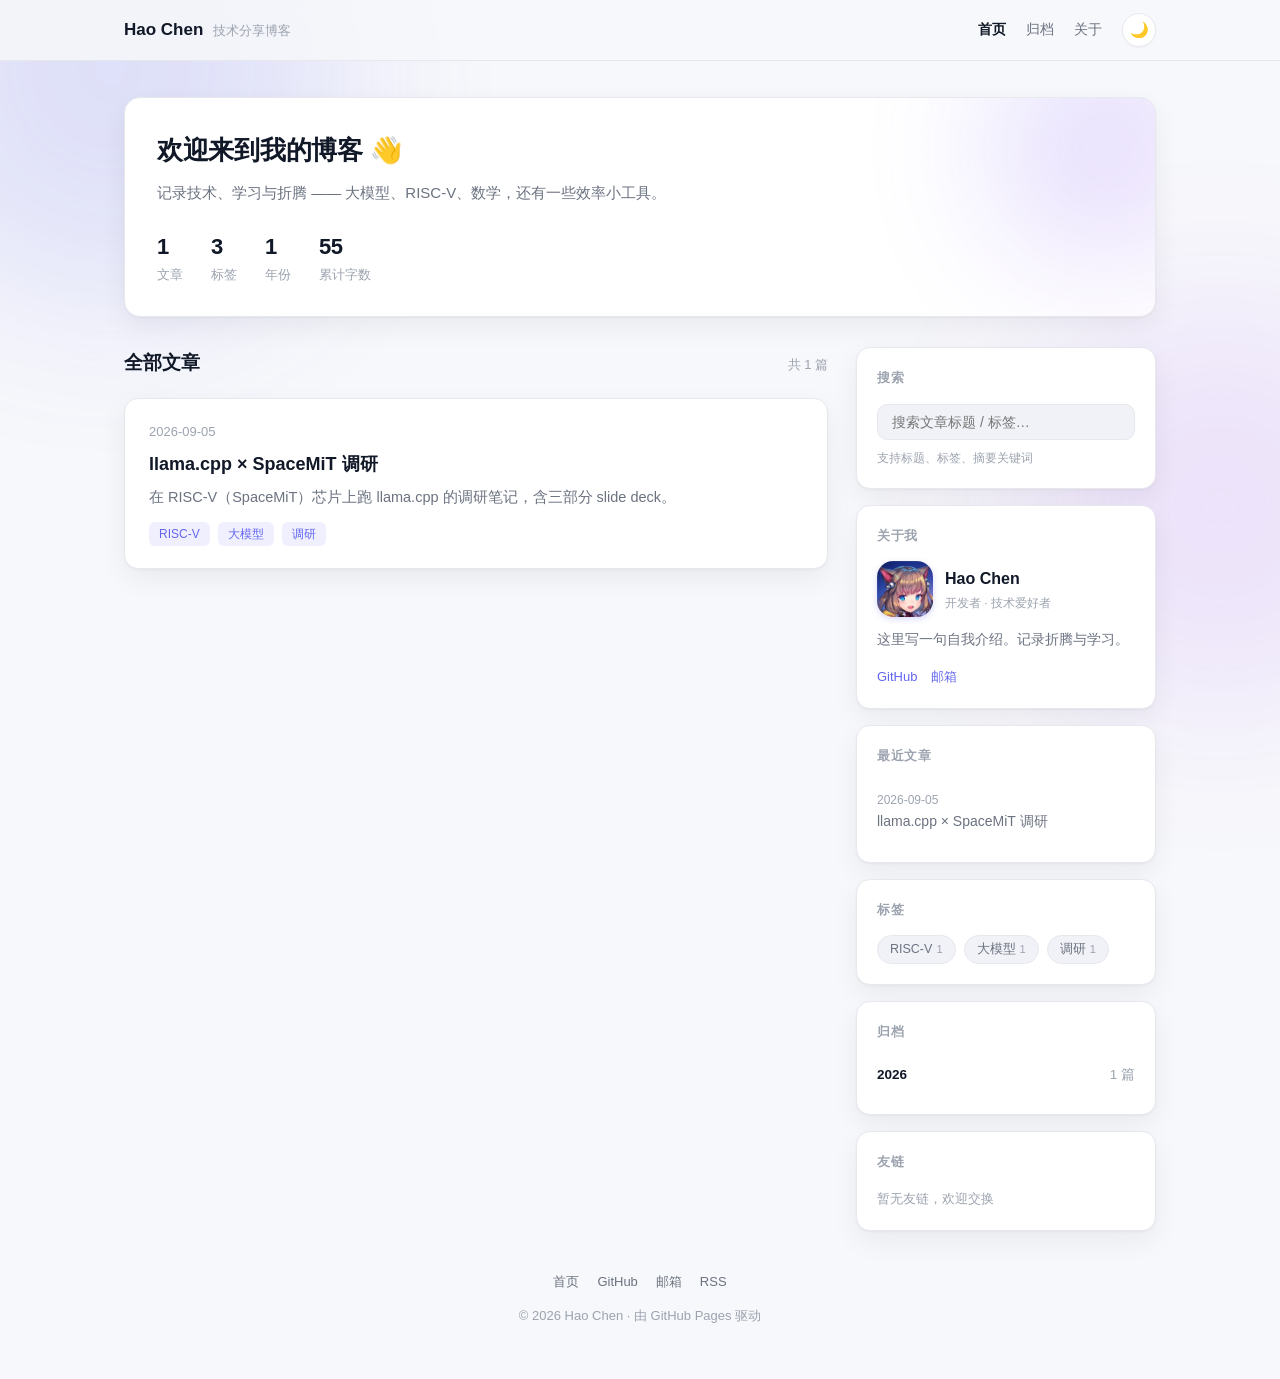
==== index.html @ 5901e107 "Initial commit: Hao Chen 技术分享博客 Co-Authored-By: Claude Code <noreply@anthropic.com>" ====
<!DOCTYPE html>
<html lang="zh-CN">
<head>
<meta charset="UTF-8">
<meta name="viewport" content="width=device-width, initial-scale=1.0">
<meta name="description" content="Hao Chen 的技术分享博客">
<link rel="icon" type="image/png" href="avatar.png">
<title>Hao Chen · 技术博客</title>
<style>
  :root {
    --bg: #f7f8fb;
    --surface: #ffffff;
    --surface-2: #f1f2f7;
    --text: #111827;
    --muted: #6b7280;
    --faint: #9ca3af;
    --border: #e7e8ee;
    --accent: #6366f1;
    --accent-2: #a855f7;
    --accent-3: #ec4899;
    --shadow-sm: 0 1px 2px rgba(17, 24, 39, .04);
    --shadow: 0 1px 3px rgba(17, 24, 39, .05), 0 10px 28px rgba(17, 24, 39, .06);
    --shadow-lg: 0 2px 6px rgba(99, 102, 241, .08), 0 18px 44px rgba(99, 102, 241, .14);
  }
  :root[data-theme="dark"] {
    --bg: #0a0b10;
    --surface: #13141b;
    --surface-2: #1a1c25;
    --text: #eceef4;
    --muted: #9aa1b2;
    --faint: #636b7c;
    --border: #23252f;
    --accent: #818cf8;
    --accent-2: #c084fc;
    --accent-3: #f472b6;
    --shadow-sm: 0 1px 2px rgba(0, 0, 0, .4);
    --shadow: 0 1px 3px rgba(0, 0, 0, .5), 0 10px 28px rgba(0, 0, 0, .4);
    --shadow-lg: 0 2px 6px rgba(129, 140, 248, .12), 0 18px 44px rgba(129, 140, 248, .2);
  }
  * { margin: 0; padding: 0; box-sizing: border-box; }
  html { scroll-behavior: smooth; }
  body {
    font-family: -apple-system, BlinkMacSystemFont, "Segoe UI", "PingFang SC", "Hiragino Sans GB", "Microsoft YaHei", sans-serif;
    background: var(--bg); color: var(--text); line-height: 1.7; -webkit-font-smoothing: antialiased;
  }
  a { color: inherit; text-decoration: none; }
  button { font-family: inherit; }

  /* 背景 */
  .bg { position: fixed; inset: 0; z-index: -1; pointer-events: none; }
  .bg .blob { position: absolute; border-radius: 50%; filter: blur(90px); }
  .bg .b1 { width: 460px; height: 460px; background: var(--accent); top: -160px; left: -120px; opacity: .16; }
  .bg .b2 { width: 400px; height: 400px; background: var(--accent-2); top: 34%; right: -140px; opacity: .13; }

  /* 顶栏 */
  .header {
    border-bottom: 1px solid var(--border);
    background: color-mix(in srgb, var(--bg) 82%, transparent);
    backdrop-filter: blur(8px); position: sticky; top: 0; z-index: 10;
  }
  .header-inner { max-width: 1080px; margin: 0 auto; padding: 0 24px; display: flex; align-items: center; justify-content: space-between; height: 60px; }
  .brand { display: flex; align-items: baseline; gap: 10px; }
  .brand .name { font-weight: 700; font-size: 17px; }
  .brand .sub { color: var(--faint); font-size: 13px; }
  .nav { display: flex; align-items: center; gap: 20px; }
  .nav a { color: var(--muted); font-size: 14px; transition: color .15s; }
  .nav a:hover { color: var(--text); }
  .nav a.active { color: var(--text); font-weight: 600; }
  .theme-btn { background: var(--surface); color: var(--text); border: 1px solid var(--border); border-radius: 999px; width: 34px; height: 34px; cursor: pointer; font-size: 15px; display: flex; align-items: center; justify-content: center; box-shadow: var(--shadow-sm); }

  /* 顶部横幅 */
  .hero { max-width: 1080px; margin: 0 auto; padding: 36px 24px 0; }
  .hero-card {
    background: var(--surface); border: 1px solid var(--border); border-radius: 16px;
    padding: 30px 32px; box-shadow: var(--shadow); position: relative; overflow: hidden;
  }
  .hero-card::after {
    content: ""; position: absolute; top: -60px; right: -60px; width: 220px; height: 220px;
    background: linear-gradient(135deg, var(--accent), var(--accent-2)); border-radius: 50%;
    filter: blur(70px); opacity: .22; pointer-events: none;
  }
  .hero-card h1 { font-size: 26px; letter-spacing: -.3px; }
  .hero-card .hero-sub { color: var(--muted); margin-top: 8px; font-size: 15px; }
  .stats { display: flex; gap: 28px; margin-top: 22px; flex-wrap: wrap; }
  .stats .st { display: flex; flex-direction: column; }
  .stats .st b { font-size: 22px; letter-spacing: -.5px; }
  .stats .st span { font-size: 12.5px; color: var(--faint); }

  /* 主体两栏 */
  .layout { max-width: 1080px; margin: 0 auto; padding: 30px 24px 0; display: grid; grid-template-columns: 1fr 300px; gap: 28px; align-items: start; }

  .main { min-width: 0; }
  .main-head { display: flex; align-items: baseline; justify-content: space-between; margin-bottom: 18px; }
  .main-head h2 { font-size: 19px; }
  .main-head .count { color: var(--faint); font-size: 13px; }

  .post { background: var(--surface); border: 1px solid var(--border); border-radius: 14px; padding: 22px 24px; margin-bottom: 16px; box-shadow: var(--shadow); display: block; transition: transform .16s ease, border-color .2s, box-shadow .2s; }
  .post:hover { transform: translateY(-2px); border-color: var(--accent); box-shadow: var(--shadow-lg); }
  .post .meta { display: flex; align-items: center; gap: 10px; font-size: 13px; color: var(--faint); margin-bottom: 6px; }
  .post h3 { font-size: 18px; margin-bottom: 6px; }
  .post h3:hover { color: var(--accent); }
  .post .summary { color: var(--muted); font-size: 14.5px; margin-bottom: 12px; }
  .post .tags { display: flex; flex-wrap: wrap; gap: 8px; }
  .post .tag { font-size: 12px; color: var(--accent); background: color-mix(in srgb, var(--accent) 10%, transparent); padding: 2px 10px; border-radius: 6px; }

  .empty { text-align: center; color: var(--faint); padding: 56px 20px; border: 1px dashed var(--border); border-radius: 14px; }
  .empty .big { font-size: 32px; margin-bottom: 10px; }

  /* 侧栏 */
  .sidebar { display: flex; flex-direction: column; gap: 16px; position: sticky; top: 78px; }
  .widget { background: var(--surface); border: 1px solid var(--border); border-radius: 14px; padding: 20px; box-shadow: var(--shadow); }
  .widget h3 { font-size: 12.5px; text-transform: uppercase; letter-spacing: .6px; color: var(--faint); margin-bottom: 14px; }

  /* 搜索 */
  .search input { width: 100%; padding: 9px 14px; border-radius: 10px; border: 1px solid var(--border); background: var(--surface-2); color: var(--text); font-size: 14px; outline: none; }
  .search input:focus { border-color: var(--accent); }
  .search .hint { font-size: 12px; color: var(--faint); margin-top: 8px; }

  /* 关于我 */
  .about-w .head { display: flex; align-items: center; gap: 12px; margin-bottom: 12px; }
  .about-w .avatar { width: 56px; height: 56px; border-radius: 16px; flex-shrink: 0; object-fit: cover; box-shadow: 0 2px 6px rgba(99, 102, 241, .25); }
  .about-w .who { font-weight: 600; }
  .about-w .who-sub { font-size: 12px; color: var(--faint); }
  .about-w p { color: var(--muted); font-size: 13.5px; }
  .about-w .links { display: flex; gap: 14px; margin-top: 14px; flex-wrap: wrap; }
  .about-w .links a { font-size: 13px; color: var(--accent); }

  /* 最近文章 */
  .recent-w a { display: block; padding: 8px 0; font-size: 14px; color: var(--muted); border-bottom: 1px dashed var(--border); }
  .recent-w a:last-child { border-bottom: none; }
  .recent-w a:hover { color: var(--accent); }
  .recent-w a .d { font-size: 12px; color: var(--faint); display: block; }
  .recent-w .none { color: var(--faint); font-size: 13px; }

  /* 标签云 */
  .tags-w .tagcloud { display: flex; flex-wrap: wrap; gap: 8px; }
  .tags-w .tag { font-size: 12.5px; color: var(--muted); border: 1px solid var(--border); border-radius: 999px; padding: 3px 12px; background: var(--surface-2); cursor: pointer; }
  .tags-w .tag:hover { color: var(--accent); border-color: var(--accent); }
  .tags-w .tag i { font-style: normal; color: var(--faint); margin-left: 4px; font-size: 11px; }
  .tags-w .none { color: var(--faint); font-size: 13px; }

  /* 归档 */
  .archive-w ul { list-style: none; }
  .archive-w li { display: flex; justify-content: space-between; font-size: 13.5px; padding: 7px 0; border-bottom: 1px dashed var(--border); color: var(--muted); }
  .archive-w li:last-child { border-bottom: none; }
  .archive-w .y { font-weight: 600; color: var(--text); }
  .archive-w .n { color: var(--faint); }
  .archive-w .none { color: var(--faint); font-size: 13px; }

  /* 友链 */
  .link-w a { display: flex; align-items: center; gap: 8px; font-size: 13.5px; color: var(--muted); padding: 5px 0; }
  .link-w a:hover { color: var(--accent); }
  .link-w .none { color: var(--faint); font-size: 13px; }

  footer { text-align: center; color: var(--faint); font-size: 13px; padding: 40px 24px 52px; }
  footer .f-links { margin-bottom: 12px; display: flex; justify-content: center; gap: 18px; flex-wrap: wrap; }
  footer a { color: var(--muted); }
  footer a:hover { color: var(--accent); }

  /* 返回顶部 */
  .top-btn {
    position: fixed; right: 22px; bottom: 22px; width: 42px; height: 42px; border-radius: 12px;
    background: var(--surface); border: 1px solid var(--border); color: var(--muted); cursor: pointer;
    box-shadow: var(--shadow); font-size: 18px; opacity: 0; pointer-events: none; transition: opacity .2s;
  }
  .top-btn.show { opacity: 1; pointer-events: auto; }

  @media (max-width: 860px) {
    .layout { grid-template-columns: 1fr; }
    .sidebar { position: static; }
    .stats { gap: 20px; }
  }
</style>
</head>
<body>

  <div class="bg"><div class="blob b1"></div><div class="blob b2"></div></div>

  <!-- ═════ 顶部导航 ═════ -->
  <header class="header">
    <div class="header-inner">
      <div class="brand"><span class="name">Hao Chen</span><span class="sub">技术分享博客</span></div>
      <div class="nav">
        <a href="index.html" class="active">首页</a>
        <a href="#archive">归档</a>
        <a href="#about">关于</a>
        <button class="theme-btn" id="themeBtn" title="切换主题">🌙</button>
      </div>
    </div>
  </header>

  <!-- ═════ 顶部横幅 + 数据看板 ═════ -->
  <section class="hero">
    <div class="hero-card">
      <h1>欢迎来到我的博客 👋</h1>
      <p class="hero-sub">记录技术、学习与折腾 —— 大模型、RISC-V、数学，还有一些效率小工具。</p>
      <div class="stats">
        <div class="st"><b id="stPosts">0</b><span>文章</span></div>
        <div class="st"><b id="stTags">0</b><span>标签</span></div>
        <div class="st"><b id="stYears">0</b><span>年份</span></div>
        <div class="st"><b id="stWords">0</b><span>累计字数</span></div>
      </div>
    </div>
  </section>

  <div class="layout">

    <!-- ═════ 主内容区 ═════ -->
    <main class="main">
      <div class="main-head">
        <h2>全部文章</h2>
        <span class="count" id="postCount"></span>
      </div>
      <div id="postList"></div>
    </main>

    <!-- ═════ 右侧栏 ═════ -->
    <aside class="sidebar">

      <div class="widget search">
        <h3>搜索</h3>
        <input type="text" id="searchInput" placeholder="搜索文章标题 / 标签…">
        <div class="hint">支持标题、标签、摘要关键词</div>
      </div>

      <div class="widget about-w" id="about">
        <h3>关于我</h3>
        <div class="head">
          <img class="avatar" src="avatar.png" alt="头像">
          <div><div class="who">Hao Chen</div><div class="who-sub">开发者 · 技术爱好者</div></div>
        </div>
        <p>这里写一句自我介绍。记录折腾与学习。</p>
        <div class="links">
          <a href="https://github.com/Hao-Chen2337" target="_blank" rel="noopener">GitHub</a>
          <a href="mailto:2113996104@qq.com">邮箱</a>
        </div>
      </div>

      <div class="widget recent-w">
        <h3>最近文章</h3>
        <div id="recentList"></div>
      </div>

      <div class="widget tags-w">
        <h3>标签</h3>
        <div class="tagcloud" id="tagCloud"></div>
      </div>

      <div class="widget archive-w" id="archive">
        <h3>归档</h3>
        <ul id="archiveList"></ul>
      </div>

      <div class="widget link-w">
        <h3>友链</h3>
        <div class="none">暂无友链，欢迎交换</div>
      </div>

    </aside>
  </div>

  <footer>
    <div class="f-links">
      <a href="index.html">首页</a>
      <a href="https://github.com/Hao-Chen2337" target="_blank" rel="noopener">GitHub</a>
      <a href="mailto:2113996104@qq.com">邮箱</a>
      <a href="#">RSS</a>
    </div>
    <div>© 2026 Hao Chen · 由 GitHub Pages 驱动</div>
  </footer>

  <button class="top-btn" id="topBtn" title="返回顶部">↑</button>

  <script src="posts.js"></script>
  <script>
    // POSTS 由 posts.js 提供（const POSTS = [...]）。若缺失则兜底为空数组。
    if (typeof POSTS === 'undefined') { window.POSTS = []; }

    function esc(s) { return String(s == null ? '' : s); }

    function allTags() {
      var t = {};
      POSTS.forEach(function (p) { (p.tags || []).forEach(function (x) { t[x] = (t[x] || 0) + 1; }); });
      return t;
    }

    function renderList(query) {
      var list = document.getElementById('postList');
      var count = document.getElementById('postCount');
      var q = (query || '').trim().toLowerCase();
      var filtered = POSTS.filter(function (p) {
        if (!q) return true;
        var hay = (esc(p.title) + ' ' + esc(p.summary) + ' ' + (p.tags || []).join(' ')).toLowerCase();
        return hay.indexOf(q) !== -1;
      });

      if (filtered.length === 0) {
        list.innerHTML = POSTS.length === 0
          ? '<div class="empty"><div class="big">📝</div>还没有文章，敬请期待</div>'
          : '<div class="empty"><div class="big">🔍</div>没有找到相关文章</div>';
        count.textContent = '';
        return;
      }
      count.textContent = '共 ' + filtered.length + ' 篇';
      list.innerHTML = filtered.map(function (p) {
        var tags = (p.tags || []).map(function (t) { return '<span class="tag">' + esc(t) + '</span>'; }).join('');
        return '<a class="post" href="' + esc(p.url) + '">'
          + '<div class="meta"><span>' + esc(p.date) + '</span></div>'
          + '<h3>' + esc(p.title) + '</h3>'
          + '<div class="summary">' + esc(p.summary) + '</div>'
          + '<div class="tags">' + tags + '</div>'
          + '</a>';
      }).join('');
    }

    function renderRecent() {
      var el = document.getElementById('recentList');
      if (POSTS.length === 0) { el.innerHTML = '<div class="none">暂无文章</div>'; return; }
      var recent = POSTS.slice().sort(function (a, b) { return (b.date || '') < (a.date || '') ? -1 : 1; }).slice(0, 5);
      el.innerHTML = recent.map(function (p) {
        return '<a href="' + esc(p.url) + '"><span class="d">' + esc(p.date) + '</span>' + esc(p.title) + '</a>';
      }).join('');
    }

    function renderTags() {
      var el = document.getElementById('tagCloud');
      var tags = allTags();
      var keys = Object.keys(tags);
      if (keys.length === 0) {
        el.innerHTML = '<div class="none">暂无标签</div>';
        return;
      }
      keys.sort(function (a, b) { return tags[b] - tags[a]; });
      el.innerHTML = keys.map(function (t) {
        return '<span class="tag" data-tag="' + esc(t) + '">' + esc(t) + '<i>' + tags[t] + '</i></span>';
      }).join('');
    }

    function renderArchive() {
      var el = document.getElementById('archiveList');
      if (POSTS.length === 0) { el.innerHTML = '<div class="none">暂无文章</div>'; return; }
      var byYear = {};
      POSTS.forEach(function (p) { var y = (esc(p.date).slice(0, 4)) || '其他'; byYear[y] = (byYear[y] || 0) + 1; });
      el.innerHTML = Object.keys(byYear).sort().reverse().map(function (y) {
        return '<li><span class="y">' + y + '</span><span class="n">' + byYear[y] + ' 篇</span></li>';
      }).join('');
    }

    function renderStats() {
      var tags = allTags();
      var years = {};
      var words = 0;
      POSTS.forEach(function (p) { years[esc(p.date).slice(0, 4) || '其他'] = 1; words += esc(p.summary).length; });
      document.getElementById('stPosts').textContent = POSTS.length;
      document.getElementById('stTags').textContent = Object.keys(tags).length;
      document.getElementById('stYears').textContent = Object.keys(years).length;
      document.getElementById('stWords').textContent = words;
    }

    // 初始化
    renderList('');
    renderRecent();
    renderTags();
    renderArchive();
    renderStats();

    // 搜索
    document.getElementById('searchInput').addEventListener('input', function (e) { renderList(e.target.value); });

    // 点击标签 = 搜索该标签
    document.getElementById('tagCloud').addEventListener('click', function (e) {
      var t = e.target.closest('.tag');
      if (t && t.getAttribute('data-tag')) {
        var v = t.getAttribute('data-tag');
        document.getElementById('searchInput').value = v;
        renderList(v);
        window.scrollTo({ top: 0, behavior: 'smooth' });
      }
    });

    // 返回顶部
    var topBtn = document.getElementById('topBtn');
    window.addEventListener('scroll', function () { topBtn.classList.toggle('show', window.scrollY > 400); });
    topBtn.addEventListener('click', function () { window.scrollTo({ top: 0, behavior: 'smooth' }); });

    // 主题切换
    (function () {
      var btn = document.getElementById('themeBtn');
      var root = document.documentElement;
      var saved = null; try { saved = localStorage.getItem('theme'); } catch (e) {}
      function apply(dark) { root.setAttribute('data-theme', dark ? 'dark' : 'light'); btn.textContent = dark ? '☀️' : '🌙'; }
      var dark = saved ? saved === 'dark' : window.matchMedia('(prefers-color-scheme: dark)').matches;
      apply(dark);
      btn.addEventListener('click', function () { dark = root.getAttribute('data-theme') !== 'dark'; apply(dark); try { localStorage.setItem('theme', dark ? 'dark' : 'light'); } catch (e) {} });
    })();
  </script>
</body>
</html>
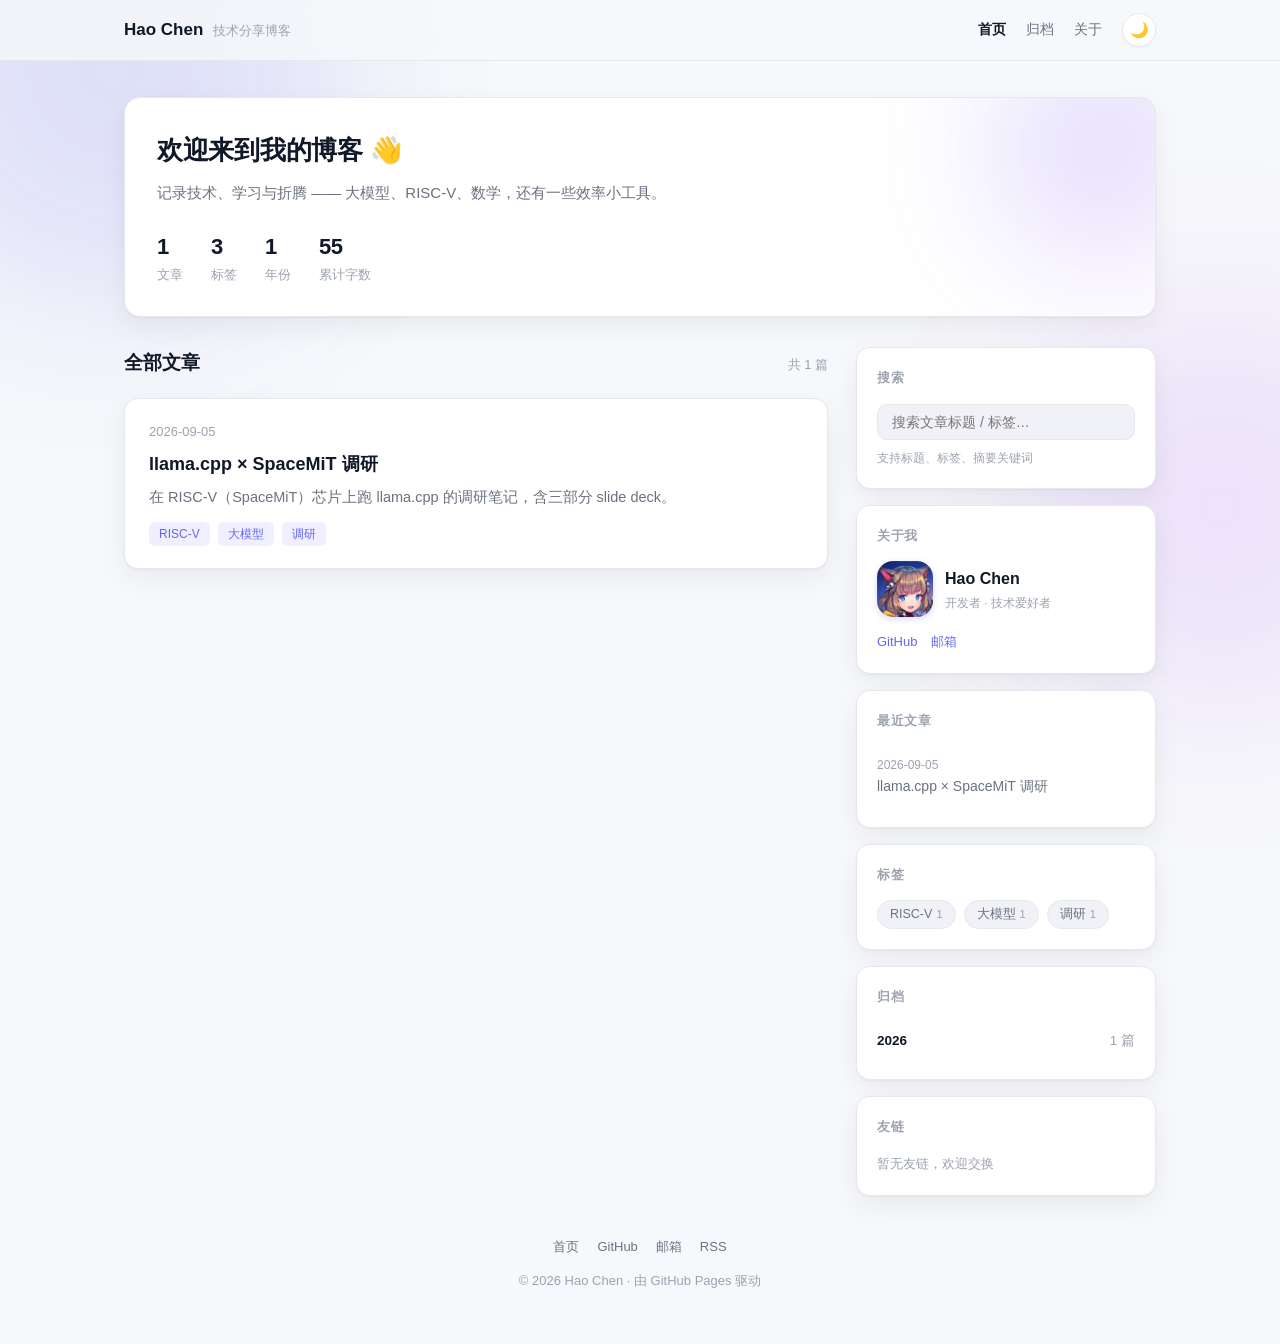
==== commit 17d90d4a: "Remove self-intro placeholder Co-Authored-By: Claude Code <noreply@anthropic.com>" ====
--- a/index.html
+++ b/index.html
@@ -229,7 +229,6 @@
           <img class="avatar" src="avatar.png" alt="头像">
           <div><div class="who">Hao Chen</div><div class="who-sub">开发者 · 技术爱好者</div></div>
         </div>
-        <p>这里写一句自我介绍。记录折腾与学习。</p>
         <div class="links">
           <a href="https://github.com/Hao-Chen2337" target="_blank" rel="noopener">GitHub</a>
           <a href="mailto:2113996104@qq.com">邮箱</a>
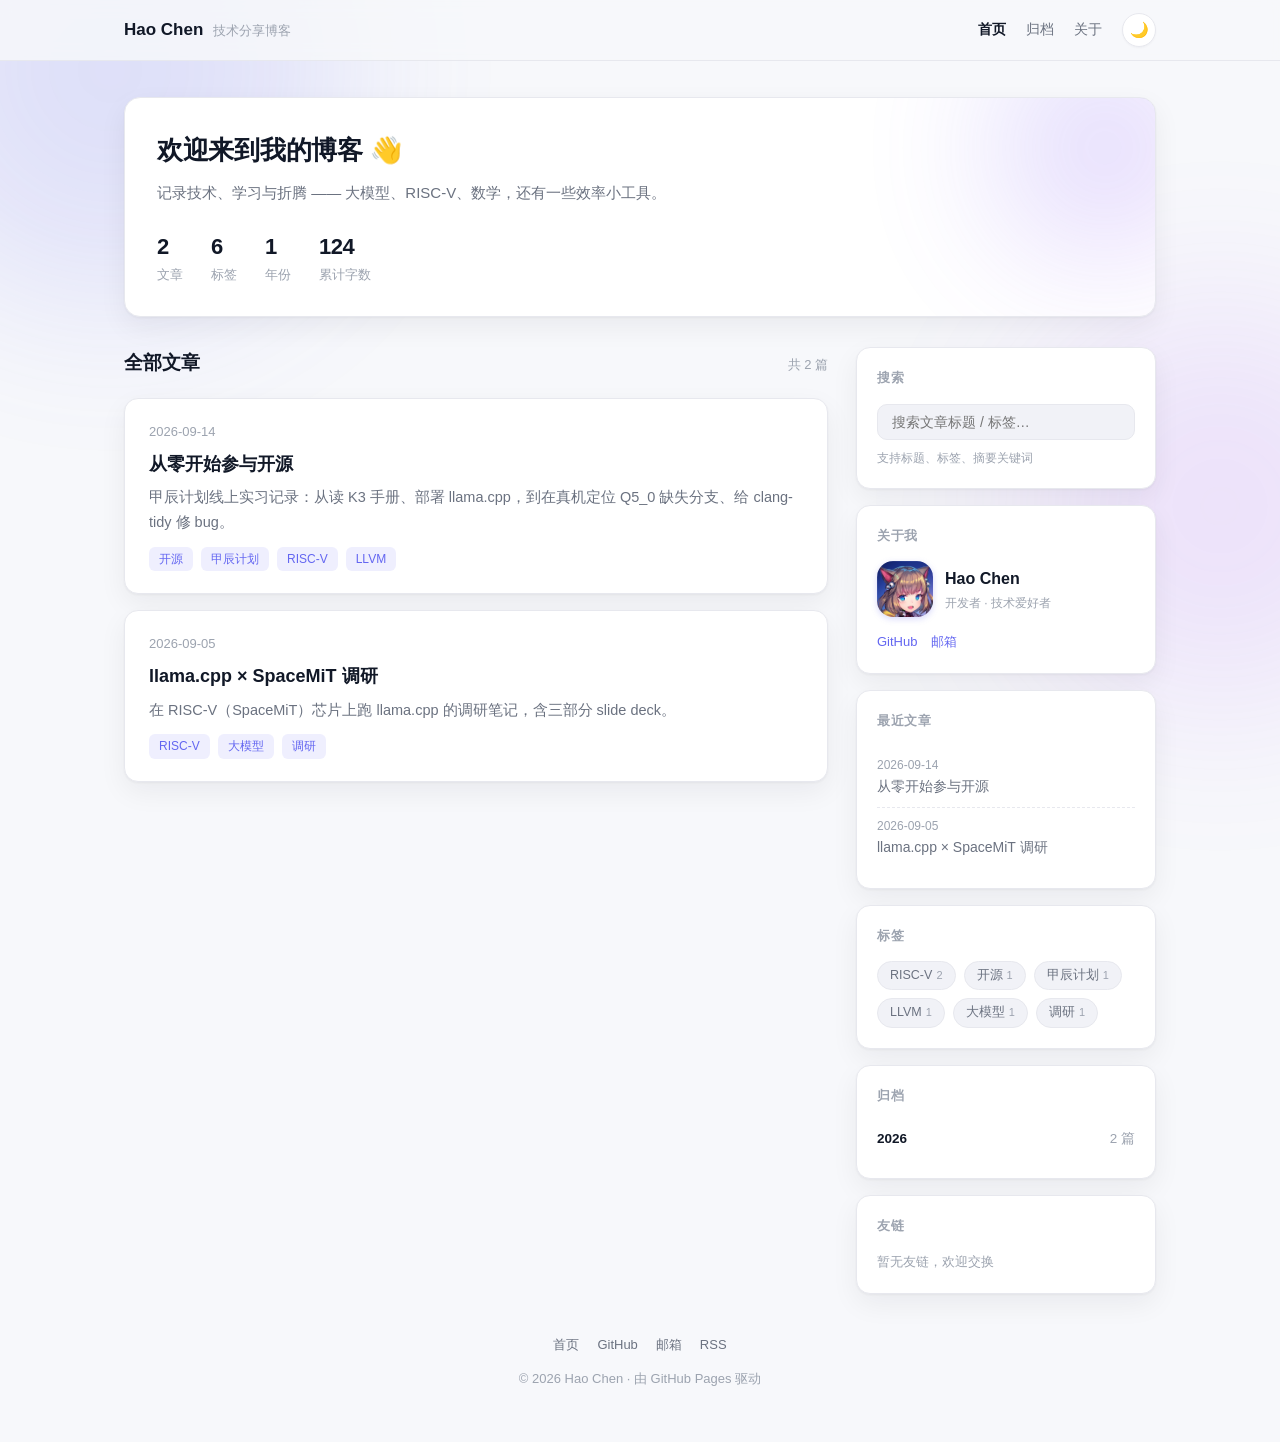
==== commit 6c6211ec: "给 posts.js 加版本号缓存戳，发新文章后首页即时更新" ====
--- a/index.html
+++ b/index.html
@@ -270,7 +270,8 @@
 
   <button class="top-btn" id="topBtn" title="返回顶部">↑</button>
 
-  <script src="posts.js"></script>
+  <!-- 发新文章时，把下面 ?v= 改成当天日期（如 20260914），即可跳过 CDN/浏览器缓存，首页立即更新 -->
+  <script src="posts.js?v=20260914"></script>
   <script>
     // POSTS 由 posts.js 提供（const POSTS = [...]）。若缺失则兜底为空数组。
     if (typeof POSTS === 'undefined') { window.POSTS = []; }
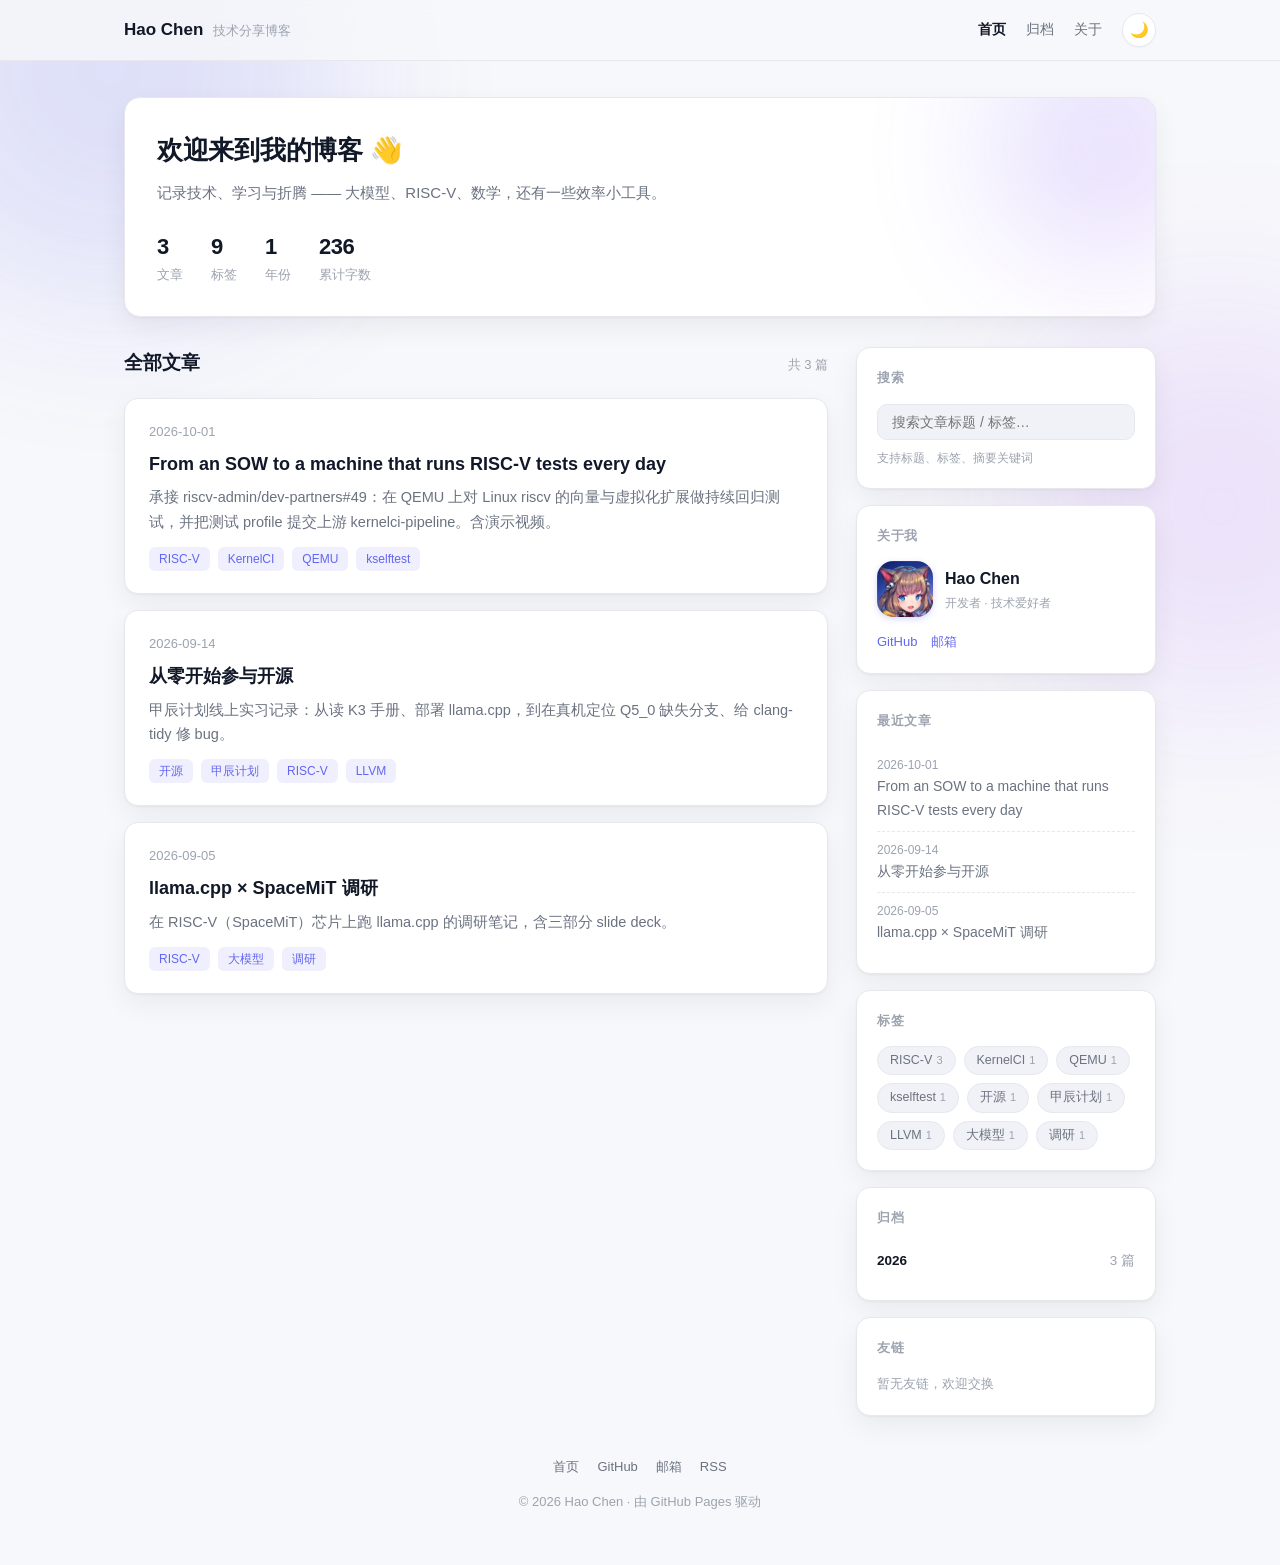
==== commit 88e9ab42: "Add post: From an SOW to a machine that runs RISC-V tests every day 英文文章一篇，讲为 riscv-admin/dev-partne" ====
--- a/index.html
+++ b/index.html
@@ -271,7 +271,7 @@
   <button class="top-btn" id="topBtn" title="返回顶部">↑</button>
 
   <!-- 发新文章时，把下面 ?v= 改成当天日期（如 20260914），即可跳过 CDN/浏览器缓存，首页立即更新 -->
-  <script src="posts.js?v=20260914"></script>
+  <script src="posts.js?v=20261001"></script>
   <script>
     // POSTS 由 posts.js 提供（const POSTS = [...]）。若缺失则兜底为空数组。
     if (typeof POSTS === 'undefined') { window.POSTS = []; }
